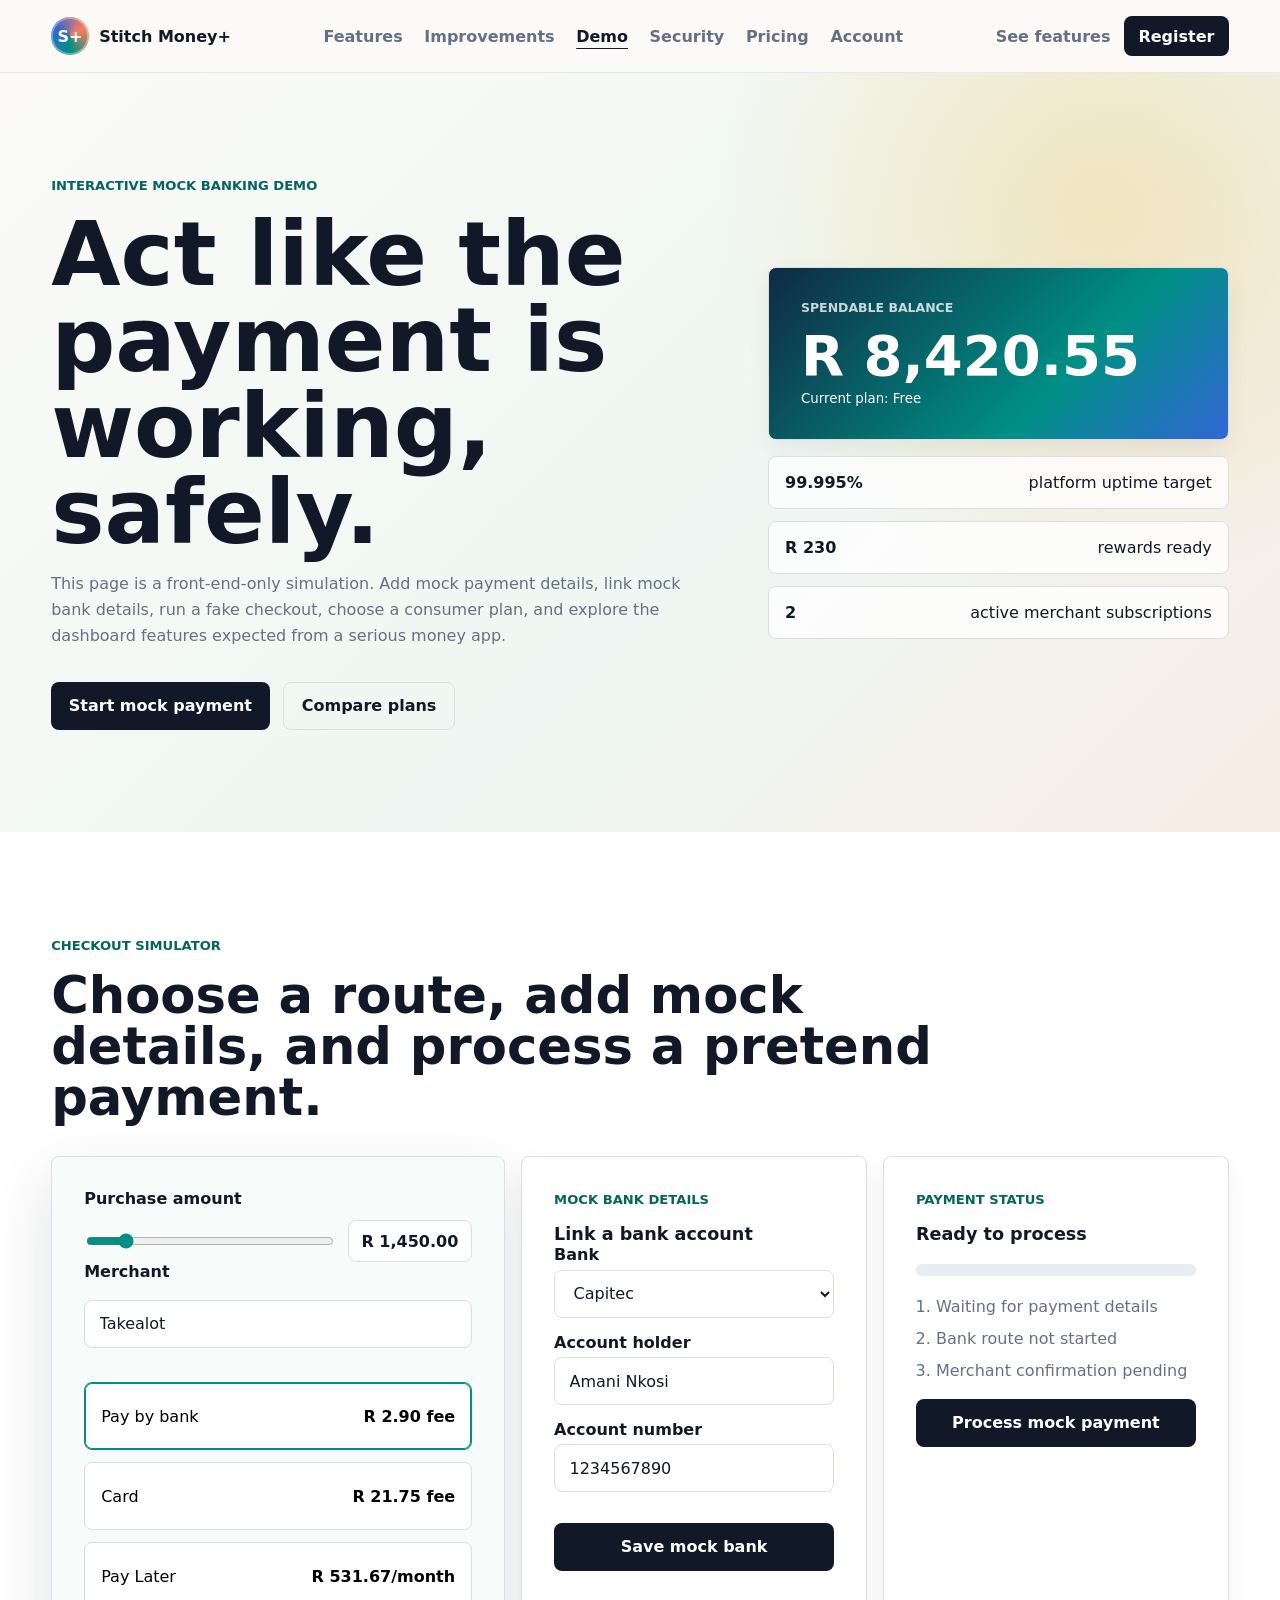
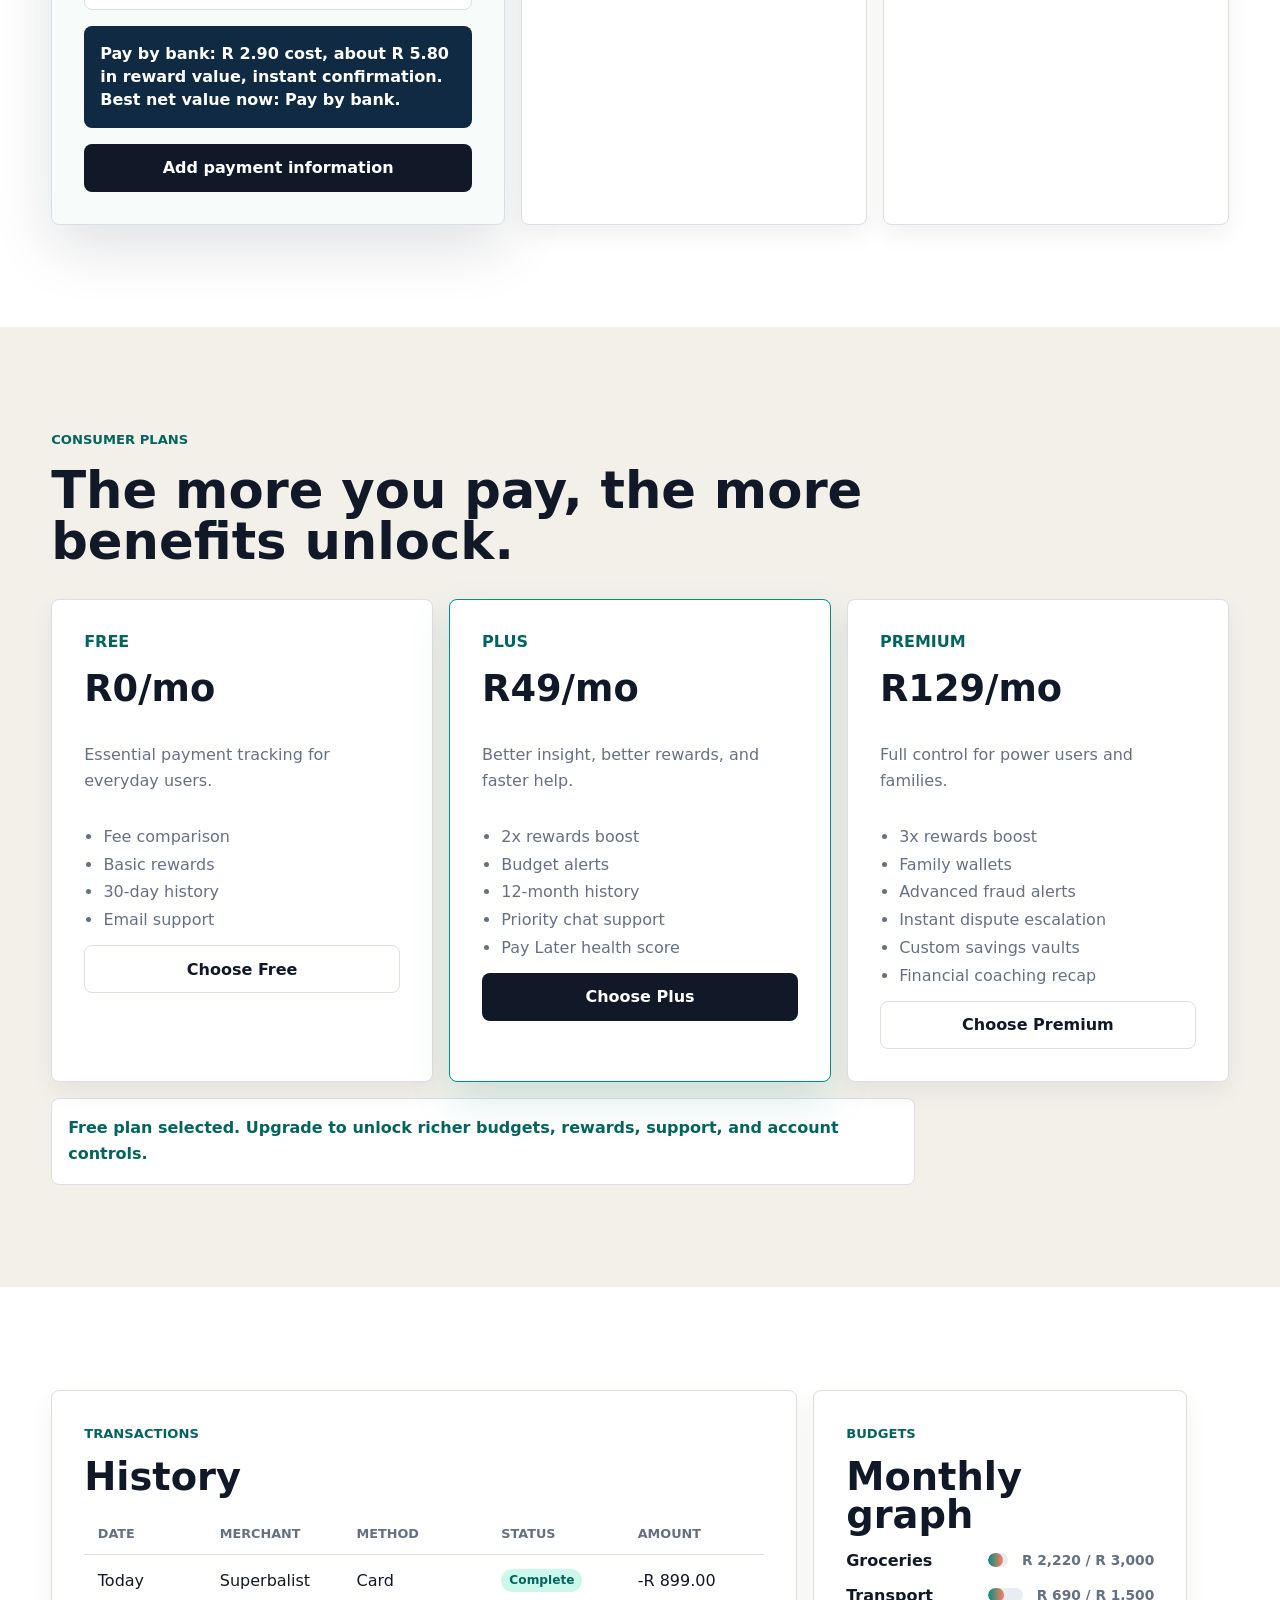
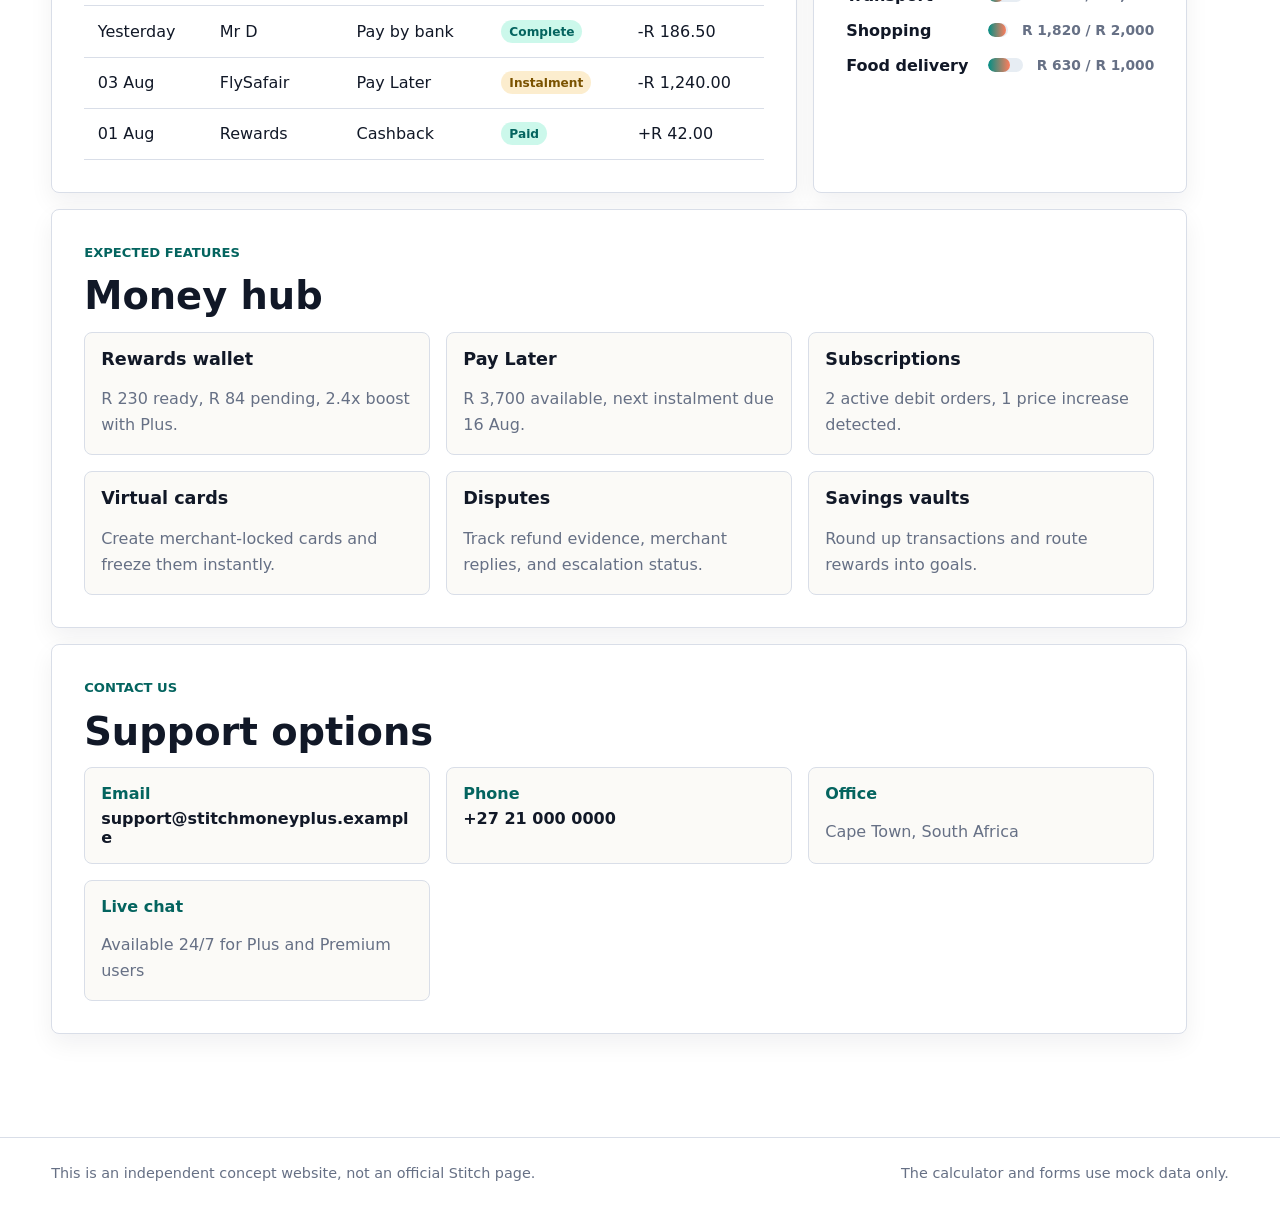
==== demo.html @ 2ed1d91e "Initial commit" ====
﻿<!DOCTYPE html>
<!-- This page holds the expanded mock product demo for Stitch Money+. -->
<html lang="en">
<head>
  <!-- The charset keeps currency and form text stable. -->
  <meta charset="UTF-8" />
  <!-- The viewport makes dashboard controls usable on mobile. -->
  <meta name="viewport" content="width=device-width, initial-scale=1.0" />
  <!-- The title names the demo page in the browser tab. -->
  <title>Demo | Stitch Money+</title>
  <!-- The shared stylesheet powers every layout and component on this page. -->
  <link rel="stylesheet" href="styles.css" />
</head>
<body>
  <!-- The skip link improves keyboard access. -->
  <a class="skip-link" href="#main">Skip to content</a>

  <!-- The shared header gives access to the other pages. -->
  <header class="site-header" data-header>
    <!-- The brand link returns users to the home page. -->
    <a class="brand" href="index.html" aria-label="Stitch Money Plus home"><span class="brand-mark" aria-hidden="true">S+</span><span>Stitch Money+</span></a>
    <!-- The mobile menu button opens and closes navigation on small screens. -->
    <button class="nav-toggle" type="button" aria-expanded="false" aria-controls="site-nav" data-nav-toggle><span></span><span></span><span></span><span class="sr-only">Open menu</span></button>
    <!-- The navigation uses real page links instead of one-page anchors. -->
    <nav class="site-nav" id="site-nav" data-nav><a href="features.html">Features</a><a href="improvements.html">Improvements</a><a href="demo.html">Demo</a><a href="security.html">Security</a><a href="pricing.html">Pricing</a><a href="login.html">Account</a></nav>
    <!-- The header actions provide fast paths to feature and signup pages. -->
    <div class="header-actions"><a class="text-link" href="features.html">See features</a><a class="button button-small" href="login.html#register">Register</a></div>
  </header>

  <!-- The main content contains the full mock dashboard. -->
  <main id="main">
    <!-- The demo hero introduces the working mock experience. -->
    <section class="demo-hero section-band">
      <!-- The hero copy explains what the demo can do. -->
      <div>
        <p class="eyebrow">Interactive mock banking demo</p>
        <h1>Act like the payment is working, safely.</h1>
        <p>This page is a front-end-only simulation. Add mock payment details, link mock bank details, run a fake checkout, choose a consumer plan, and explore the dashboard features expected from a serious money app.</p>
        <!-- The hero actions scroll to the most practical areas. -->
        <div class="hero-actions">
          <a class="button" href="#checkout">Start mock payment</a>
          <a class="button button-ghost" href="#plans">Compare plans</a>
        </div>
      </div>
      <!-- The status panel previews the account state. -->
      <aside class="account-summary" aria-label="Account summary">
        <!-- This card shows the mock balance and plan. -->
        <div class="summary-card primary-summary">
          <span class="card-label">Spendable balance</span>
          <strong data-demo-balance>R 8,420.55</strong>
          <small data-plan-label>Current plan: Free</small>
        </div>
        <!-- This list shows important product status signals. -->
        <div class="summary-list">
          <span><strong>99.995%</strong> platform uptime target</span>
          <span><strong>R 230</strong> rewards ready</span>
          <span><strong>2</strong> active merchant subscriptions</span>
        </div>
      </aside>
    </section>

    <!-- The checkout section combines the fee calculator and fake payment setup. -->
    <section class="workspace-shell section-band" id="checkout">
      <!-- This header introduces the payment workspace. -->
      <div class="workspace-heading">
        <p class="eyebrow">Checkout simulator</p>
        <h2>Choose a route, add mock details, and process a pretend payment.</h2>
      </div>

      <!-- The dashboard grid places the calculator next to setup forms. -->
      <div class="dashboard-grid">
        <!-- The calculator panel gives users a working fee comparison. -->
        <div class="calculator" aria-label="Payment method calculator">
          <!-- The amount control feeds JavaScript calculations. -->
          <label for="amountRange">Purchase amount</label>
          <div class="range-row"><input id="amountRange" type="range" min="100" max="10000" step="50" value="1450" data-amount-range /><output for="amountRange" data-amount-output>R 1,450</output></div>
          <!-- The merchant input makes the simulated payment feel more real. -->
          <label for="merchantName">Merchant</label>
          <input class="field" id="merchantName" type="text" value="Takealot" data-merchant-name />
          <!-- The method buttons update the chosen payment route. -->
          <div class="method-list" data-method-list>
            <button type="button" class="method active" data-method="bank"><span>Pay by bank</span><strong data-fee-bank>R 2.90 fee</strong></button>
            <button type="button" class="method" data-method="card"><span>Card</span><strong data-fee-card>R 21.75 fee</strong></button>
            <button type="button" class="method" data-method="later"><span>Pay Later</span><strong data-fee-later>R 48.33/month</strong></button>
          </div>
          <!-- The recommendation updates when amount or method changes. -->
          <div class="recommendation" data-recommendation>Pay by bank is recommended for this amount because it has the lowest visible fee.</div>
          <!-- This button opens the payment information modal. -->
          <button class="button full-width" type="button" data-open-payment>Add payment information</button>
        </div>

        <!-- The banking setup panel saves mock bank details locally on the page. -->
        <form class="setup-panel" data-bank-form>
          <p class="eyebrow">Mock bank details</p>
          <h3>Link a bank account</h3>
          <!-- This select mimics South African bank choice. -->
          <label for="bankName">Bank</label>
          <select class="field" id="bankName" name="bankName" required>
            <option>Capitec</option>
            <option>FNB</option>
            <option>Standard Bank</option>
            <option>Absa</option>
            <option>Nedbank</option>
            <option>TymeBank</option>
            <option>Investec</option>
          </select>
          <!-- This input collects a fake account holder name. -->
          <label for="accountHolder">Account holder</label>
          <input class="field" id="accountHolder" name="accountHolder" type="text" value="Amani Nkosi" required />
          <!-- This input collects a fake account number. -->
          <label for="accountNumber">Account number</label>
          <input class="field" id="accountNumber" name="accountNumber" type="text" value="1234567890" required />
          <!-- This button stores the fake bank account in the dashboard state. -->
          <button class="button full-width" type="submit">Save mock bank</button>
          <!-- This message confirms the fake bank link. -->
          <p class="form-message" data-bank-message aria-live="polite"></p>
        </form>

        <!-- The payment status panel shows fake processing progress. -->
        <section class="status-panel">
          <p class="eyebrow">Payment status</p>
          <h3 data-payment-status>Ready to process</h3>
          <!-- The progress bar animates when a fake payment is submitted. -->
          <div class="progress-track"><span data-progress-bar></span></div>
          <!-- The status list explains the simulated steps. -->
          <ol class="status-steps" data-status-steps>
            <li>Waiting for payment details</li>
            <li>Bank route not started</li>
            <li>Merchant confirmation pending</li>
          </ol>
          <!-- This button runs the fake payment flow. -->
          <button class="button full-width" type="button" data-process-payment>Process mock payment</button>
        </section>
      </div>
    </section>

    <!-- The plans section gives the consumer tiers requested by the user. -->
    <section class="plans section-band" id="plans">
      <!-- The section heading frames the tiered value ladder. -->
      <div class="section-heading">
        <p class="eyebrow">Consumer plans</p>
        <h2>The more you pay, the more benefits unlock.</h2>
      </div>
      <!-- Each plan card includes price, features, and a selection button. -->
      <div class="plan-grid">
        <article class="plan-card"><span class="plan-name">Free</span><strong>R0/mo</strong><p>Essential payment tracking for everyday users.</p><ul><li>Fee comparison</li><li>Basic rewards</li><li>30-day history</li><li>Email support</li></ul><button class="button button-ghost" type="button" data-plan-button data-plan="Free">Choose Free</button></article>
        <article class="plan-card featured-plan"><span class="plan-name">Plus</span><strong>R49/mo</strong><p>Better insight, better rewards, and faster help.</p><ul><li>2x rewards boost</li><li>Budget alerts</li><li>12-month history</li><li>Priority chat support</li><li>Pay Later health score</li></ul><button class="button" type="button" data-plan-button data-plan="Plus">Choose Plus</button></article>
        <article class="plan-card"><span class="plan-name">Premium</span><strong>R129/mo</strong><p>Full control for power users and families.</p><ul><li>3x rewards boost</li><li>Family wallets</li><li>Advanced fraud alerts</li><li>Instant dispute escalation</li><li>Custom savings vaults</li><li>Financial coaching recap</li></ul><button class="button button-ghost" type="button" data-plan-button data-plan="Premium">Choose Premium</button></article>
      </div>
      <!-- This message confirms the selected plan. -->
      <p class="plan-message" data-plan-message aria-live="polite">Free plan selected. Upgrade to unlock richer budgets, rewards, support, and account controls.</p>
    </section>

    <!-- The insights section collects expected money-app dashboard modules. -->
    <section class="insights-dashboard section-band">
      <!-- The transaction history shows generated and default mock payments. -->
      <section class="dashboard-panel">
        <div class="panel-heading"><p class="eyebrow">Transactions</p><h2>History</h2></div>
        <div class="table-wrap">
          <table class="transaction-table">
            <thead><tr><th>Date</th><th>Merchant</th><th>Method</th><th>Status</th><th>Amount</th></tr></thead>
            <tbody data-transaction-body>
              <tr><td>Today</td><td>Superbalist</td><td>Card</td><td><span class="status-pill complete">Complete</span></td><td>-R 899.00</td></tr>
              <tr><td>Yesterday</td><td>Mr D</td><td>Pay by bank</td><td><span class="status-pill complete">Complete</span></td><td>-R 186.50</td></tr>
              <tr><td>03 Aug</td><td>FlySafair</td><td>Pay Later</td><td><span class="status-pill pending">Instalment</span></td><td>-R 1,240.00</td></tr>
              <tr><td>01 Aug</td><td>Rewards</td><td>Cashback</td><td><span class="status-pill complete">Paid</span></td><td>+R 42.00</td></tr>
            </tbody>
          </table>
        </div>
      </section>

      <!-- The budget panel uses graph bars to visualize category usage. -->
      <section class="dashboard-panel">
        <div class="panel-heading"><p class="eyebrow">Budgets</p><h2>Monthly graph</h2></div>
        <div class="budget-bars">
          <div class="budget-row"><span>Groceries</span><div><i style="width: 74%"></i></div><strong>R 2,220 / R 3,000</strong></div>
          <div class="budget-row"><span>Transport</span><div><i style="width: 46%"></i></div><strong>R 690 / R 1,500</strong></div>
          <div class="budget-row"><span>Shopping</span><div><i style="width: 91%"></i></div><strong>R 1,820 / R 2,000</strong></div>
          <div class="budget-row"><span>Food delivery</span><div><i style="width: 63%"></i></div><strong>R 630 / R 1,000</strong></div>
        </div>
      </section>

      <!-- The product modules panel lists other expected app features. -->
      <section class="dashboard-panel module-panel">
        <div class="panel-heading"><p class="eyebrow">Expected features</p><h2>Money hub</h2></div>
        <div class="module-grid">
          <article><h3>Rewards wallet</h3><p>R 230 ready, R 84 pending, 2.4x boost with Plus.</p></article>
          <article><h3>Pay Later</h3><p>R 3,700 available, next instalment due 16 Aug.</p></article>
          <article><h3>Subscriptions</h3><p>2 active debit orders, 1 price increase detected.</p></article>
          <article><h3>Virtual cards</h3><p>Create merchant-locked cards and freeze them instantly.</p></article>
          <article><h3>Disputes</h3><p>Track refund evidence, merchant replies, and escalation status.</p></article>
          <article><h3>Savings vaults</h3><p>Round up transactions and route rewards into goals.</p></article>
        </div>
      </section>

      <!-- The contact panel gives clear support and company contact information. -->
      <section class="dashboard-panel contact-panel">
        <div class="panel-heading"><p class="eyebrow">Contact us</p><h2>Support options</h2></div>
        <div class="contact-grid">
          <article><span>Email</span><a href="mailto:support@stitchmoneyplus.example">support@stitchmoneyplus.example</a></article>
          <article><span>Phone</span><a href="tel:+27210000000">+27 21 000 0000</a></article>
          <article><span>Office</span><p>Cape Town, South Africa</p></article>
          <article><span>Live chat</span><p>Available 24/7 for Plus and Premium users</p></article>
        </div>
      </section>
    </section>

    <!-- The payment modal collects fake card details without sending anything. -->
    <dialog class="payment-modal" data-payment-modal>
      <!-- The modal form stores only temporary mock state in the current page. -->
      <form method="dialog" data-payment-form>
        <div class="modal-heading">
          <div><p class="eyebrow">Mock payment information</p><h2>Add details</h2></div>
          <button class="icon-button" type="button" data-close-payment aria-label="Close payment form">X</button>
        </div>
        <!-- This input collects the cardholder name. -->
        <label for="cardName">Name on card</label>
        <input class="field" id="cardName" name="cardName" type="text" value="Amani Nkosi" required />
        <!-- This input collects a fake card number. -->
        <label for="cardNumber">Card number</label>
        <input class="field" id="cardNumber" name="cardNumber" type="text" value="4242 4242 4242 4242" required />
        <!-- This row groups expiry and CVV inputs. -->
        <div class="split-fields">
          <div><label for="expiry">Expiry</label><input class="field" id="expiry" name="expiry" type="text" value="08/30" required /></div>
          <div><label for="cvv">CVV</label><input class="field" id="cvv" name="cvv" type="text" value="123" required /></div>
        </div>
        <!-- This select chooses the billing country. -->
        <label for="billingCountry">Billing country</label>
        <select class="field" id="billingCountry" name="billingCountry"><option>South Africa</option><option>Namibia</option><option>Botswana</option><option>Lesotho</option></select>
        <!-- This button saves the mock payment method. -->
        <button class="button full-width" type="submit">Save mock payment method</button>
        <!-- This copy clarifies that no real payment details are stored. -->
        <p class="fine-print">Demo only. Do not enter real banking or card information.</p>
      </form>
    </dialog>
  </main>

  <!-- The footer gives context. -->
  <footer class="site-footer"><p>This is an independent concept website, not an official Stitch page.</p><p>The calculator and forms use mock data only.</p></footer>
  <!-- The shared script powers the calculator, forms, fake payment flow, and plan selection. -->
  <script src="script.js"></script>
</body>
</html>
---- styles.css ----
/* These custom properties centralize the design system colors, spacing, and shadows. */
:root {
  --ink: #111827;
  --muted: #667085;
  --paper: #fbfaf7;
  --panel: #ffffff;
  --line: #d9dee8;
  --teal: #008f85;
  --teal-dark: #04645f;
  --mint: #8ff0d2;
  --coral: #ff7d5c;
  --blue: #3267d6;
  --gold: #f4bd4f;
  --shadow: 0 22px 60px rgba(17, 24, 39, 0.13);
  --radius: 8px;
}

/* The universal selector keeps layout sizing predictable across all elements. */
* {
  box-sizing: border-box;
}

/* Smooth scrolling makes anchor navigation feel intentional. */
html {
  scroll-behavior: smooth;
}

/* The body sets the base type, background, and text color for the whole page. */
body {
  margin: 0;
  font-family: Inter, ui-sans-serif, system-ui, -apple-system, BlinkMacSystemFont, "Segoe UI", sans-serif;
  color: var(--ink);
  background: var(--paper);
}

/* Links inherit the app color and remove default underlines until hover states. */
a {
  color: inherit;
  text-decoration: none;
}

/* Images and media are constrained so they never overflow their parent. */
img,
svg {
  max-width: 100%;
}

/* Buttons and inputs inherit the page font for consistent rendering. */
button,
input,
select {
  font: inherit;
}

/* The skip link is hidden until focused for keyboard accessibility. */
.skip-link {
  position: absolute;
  left: 1rem;
  top: -4rem;
  z-index: 20;
  padding: 0.75rem 1rem;
  background: var(--ink);
  color: white;
  border-radius: var(--radius);
}

/* The focused skip link moves into view. */
.skip-link:focus {
  top: 1rem;
}

/* The header is sticky so navigation and actions remain available while scrolling. */
.site-header {
  position: sticky;
  top: 0;
  z-index: 10;
  display: flex;
  align-items: center;
  justify-content: space-between;
  gap: 1rem;
  padding: 1rem clamp(1rem, 4vw, 4rem);
  border-bottom: 1px solid rgba(217, 222, 232, 0.65);
  background: rgba(251, 250, 247, 0.88);
  backdrop-filter: blur(18px);
}

/* The scrolled state adds visual separation when JavaScript detects page movement. */
.site-header.is-scrolled {
  box-shadow: 0 8px 24px rgba(17, 24, 39, 0.08);
}

/* The brand lockup aligns the mark and product name. */
.brand {
  display: inline-flex;
  align-items: center;
  gap: 0.65rem;
  font-weight: 800;
}

/* The brand mark creates a compact concept logo without external assets. */
.brand-mark {
  display: grid;
  place-items: center;
  width: 2.35rem;
  height: 2.35rem;
  border-radius: 50%;
  color: white;
  background: conic-gradient(from 180deg, var(--teal), var(--blue), var(--coral), var(--teal));
  box-shadow: inset 0 0 0 2px rgba(255, 255, 255, 0.35);
}

/* The navigation lays links horizontally on desktop. */
.site-nav {
  display: flex;
  align-items: center;
  gap: 1.35rem;
  color: var(--muted);
  font-weight: 700;
}

/* Navigation hover states help users see clickable targets. */
.site-nav a:hover,
.text-link:hover {
  color: var(--teal-dark);
}

/* The current navigation link is highlighted by JavaScript based on the page URL. */
.site-nav a[aria-current="page"] {
  color: var(--ink);
  text-decoration: underline;
  text-underline-offset: 0.35rem;
}

/* Header actions sit together as a small command group. */
.header-actions {
  display: flex;
  align-items: center;
  gap: 0.85rem;
}

/* Text links are quieter than filled buttons. */
.text-link {
  color: var(--muted);
  font-weight: 700;
}

/* Buttons use a strong fill for primary actions. */
.button {
  display: inline-flex;
  align-items: center;
  justify-content: center;
  min-height: 3rem;
  padding: 0.85rem 1.1rem;
  border: 0;
  border-radius: var(--radius);
  background: var(--ink);
  color: #ffffff;
  font-weight: 800;
  cursor: pointer;
  transition: transform 180ms ease, box-shadow 180ms ease, background 180ms ease;
}

/* Button hover states add feedback without moving layout. */
.button:hover {
  transform: translateY(-1px);
  box-shadow: 0 12px 24px rgba(17, 24, 39, 0.16);
}

/* Small buttons fit the header without overwhelming it. */
.button-small {
  min-height: 2.5rem;
  padding: 0.65rem 0.9rem;
}

/* Ghost buttons reverse the hierarchy for secondary actions. */
.button-ghost {
  background: transparent;
  color: var(--ink);
  border: 1px solid var(--line);
}

/* The mobile navigation button is hidden on wide screens. */
.nav-toggle {
  display: none;
  width: 2.75rem;
  height: 2.75rem;
  border: 1px solid var(--line);
  border-radius: var(--radius);
  background: var(--panel);
}

/* The hamburger lines are drawn with spans for accessible control markup. */
.nav-toggle span:not(.sr-only) {
  display: block;
  width: 1.1rem;
  height: 2px;
  margin: 4px auto;
  background: var(--ink);
}

/* Screen-reader-only text remains available to assistive technology. */
.sr-only {
  position: absolute;
  width: 1px;
  height: 1px;
  overflow: hidden;
  clip: rect(0, 0, 0, 0);
}

/* Section bands create consistent vertical rhythm and page width. */
.section-band {
  padding: clamp(4rem, 8vw, 7rem) clamp(1rem, 4vw, 4rem);
}

/* The hero uses a rich split layout with enough room for the app visual. */
.hero {
  display: grid;
  grid-template-columns: minmax(0, 1.05fr) minmax(320px, 0.95fr);
  align-items: center;
  gap: clamp(2rem, 6vw, 5rem);
  min-height: calc(100vh - 76px);
  background:
    radial-gradient(circle at 78% 18%, rgba(143, 240, 210, 0.7), transparent 28rem),
    linear-gradient(135deg, #fbfaf7 0%, #eef7f3 48%, #f8ece6 100%);
}

/* The hero copy is constrained to keep line lengths comfortable. */
.hero-copy {
  max-width: 46rem;
}

/* Eyebrow text labels sections without competing with headings. */
.eyebrow {
  margin: 0 0 0.85rem;
  color: var(--teal-dark);
  font-size: 0.82rem;
  font-weight: 900;
  letter-spacing: 0;
  text-transform: uppercase;
}

/* The main headline uses large type only in the true hero. */
h1 {
  margin: 0;
  font-size: clamp(4rem, 10vw, 8rem);
  line-height: 0.92;
  letter-spacing: 0;
}

/* Section headings are large but smaller than the hero. */
h2 {
  margin: 0;
  font-size: clamp(2rem, 4vw, 4rem);
  line-height: 1;
  letter-spacing: 0;
}

/* Third-level headings support compact cards and panels. */
h3 {
  margin: 0;
  font-size: 1.1rem;
  line-height: 1.2;
}

/* Paragraphs use muted color by default for softer reading. */
p {
  color: var(--muted);
  line-height: 1.65;
}

/* The hero lead is larger for a confident first impression. */
.hero-lede {
  max-width: 38rem;
  margin: 1.25rem 0 0;
  font-size: clamp(1.15rem, 2vw, 1.45rem);
}

/* Hero action buttons wrap cleanly on mobile. */
.hero-actions {
  display: flex;
  flex-wrap: wrap;
  gap: 0.85rem;
  margin-top: 2rem;
}

/* The proof strip displays compact metrics below the hero copy. */
.proof-strip {
  display: grid;
  grid-template-columns: repeat(3, minmax(0, 1fr));
  gap: 1rem;
  margin: 3rem 0 0;
}

/* Proof items use panels so each stat can scan independently. */
.proof-strip div {
  padding: 1rem;
  border: 1px solid rgba(217, 222, 232, 0.8);
  border-radius: var(--radius);
  background: rgba(255, 255, 255, 0.6);
}

/* Metric numbers are emphasized. */
.proof-strip dt {
  font-size: 1.55rem;
  font-weight: 900;
}

/* Metric captions stay compact and readable. */
.proof-strip dd {
  margin: 0.25rem 0 0;
  color: var(--muted);
  font-size: 0.88rem;
  line-height: 1.35;
}

/* The phone visual centers the app preview. */
.phone-visual {
  display: grid;
  place-items: center;
}

/* The phone shell is the page's main visual asset and simulates the improved app. */
.phone-shell {
  width: min(100%, 24rem);
  min-height: 42rem;
  padding: 1.1rem;
  border: 10px solid #1d2939;
  border-radius: 2.2rem;
  background:
    linear-gradient(180deg, rgba(255, 255, 255, 0.96), rgba(246, 250, 248, 0.96)),
    repeating-linear-gradient(135deg, rgba(0, 143, 133, 0.08) 0 8px, transparent 8px 18px);
  box-shadow: var(--shadow);
}

/* The phone top bar spaces status and privacy controls. */
.phone-top {
  display: flex;
  justify-content: space-between;
  align-items: center;
  color: var(--muted);
  font-weight: 800;
}

/* The privacy chip toggles sensitive balance visibility. */
.privacy-chip {
  border: 1px solid var(--line);
  border-radius: 999px;
  padding: 0.4rem 0.7rem;
  background: #ffffff;
  color: var(--teal-dark);
  cursor: pointer;
  font-weight: 800;
}

/* The balance card is the primary app content block. */
.balance-card {
  margin-top: 1.5rem;
  padding: 1.25rem;
  border-radius: 1.2rem;
  color: #ffffff;
  background: linear-gradient(135deg, #102a43, #008f85 65%, #ff7d5c);
}

/* The label class provides compact helper text inside app panels. */
.card-label {
  display: block;
  color: inherit;
  opacity: 0.78;
  font-size: 0.78rem;
  font-weight: 800;
  text-transform: uppercase;
}

/* The balance number is large enough for quick reading. */
.balance-card strong {
  display: block;
  margin-top: 0.5rem;
  font-size: 2.3rem;
}

/* The balance helper text explains what the number means. */
.balance-card small {
  display: block;
  margin-top: 0.4rem;
  opacity: 0.82;
}

/* The route card makes backend routing visible to users. */
.route-card {
  display: flex;
  align-items: center;
  justify-content: space-between;
  gap: 1rem;
  margin-top: 1rem;
  padding: 1rem;
  border: 1px solid var(--line);
  border-radius: var(--radius);
  background: #ffffff;
}

/* The route status uses color to signal a good recommendation. */
.route-status {
  padding: 0.35rem 0.55rem;
  border-radius: 999px;
  background: rgba(143, 240, 210, 0.45);
  color: var(--teal-dark);
  font-size: 0.78rem;
  font-weight: 900;
}

/* The insight list stacks account alerts in the phone preview. */
.insight-list {
  display: grid;
  gap: 0.75rem;
  margin-top: 1rem;
}

/* Each insight uses compact card styling. */
.insight-list article {
  display: flex;
  align-items: center;
  gap: 0.7rem;
  padding: 0.85rem;
  border: 1px solid var(--line);
  border-radius: var(--radius);
  background: #ffffff;
}

/* Insight text stays tight inside the phone. */
.insight-list p {
  margin: 0;
  color: var(--ink);
  font-size: 0.9rem;
  line-height: 1.35;
}

/* Dots create a small visual category marker. */
.dot {
  width: 0.72rem;
  height: 0.72rem;
  border-radius: 50%;
  flex: 0 0 auto;
}

/* The mint dot signals positive value. */
.mint {
  background: var(--mint);
}

/* The coral dot signals upcoming obligations. */
.coral {
  background: var(--coral);
}

/* The blue dot signals service updates. */
.blue {
  background: var(--blue);
}

/* The mini chart provides a visual spending trend. */
.mini-chart {
  display: flex;
  align-items: end;
  gap: 0.55rem;
  height: 8rem;
  margin-top: 1rem;
  padding: 1rem;
  border: 1px solid var(--line);
  border-radius: var(--radius);
  background: #ffffff;
}

/* Chart bars animate into view and use a varied palette. */
.mini-chart span {
  flex: 1;
  min-width: 0.8rem;
  border-radius: 999px 999px 0 0;
  background: linear-gradient(180deg, var(--blue), var(--teal));
  animation: grow 900ms ease both;
}

/* The grow animation makes the chart feel alive on load. */
@keyframes grow {
  from {
    transform: scaleY(0.1);
    transform-origin: bottom;
  }
  to {
    transform: scaleY(1);
    transform-origin: bottom;
  }
}

/* Section headings keep intro copy aligned across sections. */
.section-heading {
  max-width: 54rem;
  margin-bottom: 2rem;
}

/* The feature grid adapts to available width. */
.feature-grid {
  display: grid;
  grid-template-columns: repeat(4, minmax(0, 1fr));
  gap: 1rem;
}

/* Feature cards are repeated items, so card styling is appropriate here. */
.feature-card {
  min-height: 15rem;
  padding: 1.25rem;
  border: 1px solid var(--line);
  border-radius: var(--radius);
  background: var(--panel);
  box-shadow: 0 10px 24px rgba(17, 24, 39, 0.06);
}

/* Feature icons are simple symbolic badges. */
.feature-icon {
  display: grid;
  place-items: center;
  width: 2.5rem;
  height: 2.5rem;
  margin-bottom: 1.6rem;
  border-radius: var(--radius);
  background: #effaf7;
  color: var(--teal-dark);
  font-weight: 900;
}

/* Feature paragraphs are compact inside cards. */
.feature-card p {
  margin-bottom: 0;
}

/* Card links give home navigation cards a clear next step. */
.card-link {
  display: inline-flex;
  margin-top: 1.1rem;
  color: var(--teal-dark);
  font-weight: 900;
}

/* Page heroes introduce each separate destination page. */
.page-hero {
  min-height: 48vh;
  display: grid;
  align-content: center;
  background:
    radial-gradient(circle at 88% 8%, rgba(255, 125, 92, 0.28), transparent 24rem),
    linear-gradient(135deg, #fbfaf7 0%, #eef7f3 100%);
}

/* Page hero paragraphs stay readable under large headings. */
.page-hero p:not(.eyebrow) {
  max-width: 46rem;
  font-size: 1.15rem;
}

/* Page hero headings are large but more restrained than the home hero logo headline. */
.page-hero h1,
.demo-copy h1,
.security h1,
.pricing-card h1 {
  max-width: 56rem;
  font-size: clamp(2.6rem, 6vw, 5.6rem);
  line-height: 0.98;
  letter-spacing: 0;
}

/* The page grid creates a flexible layout for dedicated feature pages. */
.page-grid {
  display: grid;
  grid-template-columns: repeat(3, minmax(0, 1fr));
  gap: 1rem;
  background: #ffffff;
}

/* Detail cards are repeated content blocks for the feature page. */
.detail-card {
  min-height: 18rem;
  padding: 1.25rem;
  border: 1px solid var(--line);
  border-radius: var(--radius);
  background: var(--panel);
  box-shadow: 0 10px 24px rgba(17, 24, 39, 0.06);
}

/* Detail card headings are sized for card containers rather than hero scale. */
.detail-card h2 {
  font-size: 1.55rem;
  line-height: 1.15;
}

/* The demo section uses a two-column operational layout. */
.demo {
  display: grid;
  grid-template-columns: minmax(0, 0.85fr) minmax(320px, 1fr);
  gap: clamp(2rem, 6vw, 5rem);
  align-items: center;
  background: #ffffff;
}

/* Demo copy is constrained for readable lines. */
.demo-copy {
  max-width: 38rem;
}

/* The calculator looks like a product tool instead of a marketing card. */
.calculator {
  padding: clamp(1.25rem, 3vw, 2rem);
  border: 1px solid var(--line);
  border-radius: var(--radius);
  background: #f7fbf9;
  box-shadow: var(--shadow);
}

/* Calculator labels are bold and compact. */
.calculator label {
  display: block;
  margin-bottom: 0.8rem;
  font-weight: 900;
}

/* The range row aligns the slider and numeric output. */
.range-row {
  display: grid;
  grid-template-columns: 1fr auto;
  gap: 1rem;
  align-items: center;
}

/* The range input spans its cell. */
input[type="range"] {
  width: 100%;
  accent-color: var(--teal);
}

/* The output badge keeps the amount stable. */
output {
  min-width: 6.5rem;
  padding: 0.65rem 0.8rem;
  border: 1px solid var(--line);
  border-radius: var(--radius);
  background: #ffffff;
  text-align: right;
  font-weight: 900;
}

/* Method buttons stack as selectable comparison rows. */
.method-list {
  display: grid;
  gap: 0.75rem;
  margin-top: 1.25rem;
}

/* Each method button exposes the method and calculated fee. */
.method {
  display: flex;
  justify-content: space-between;
  align-items: center;
  gap: 1rem;
  width: 100%;
  min-height: 4.25rem;
  padding: 1rem;
  border: 1px solid var(--line);
  border-radius: var(--radius);
  background: #ffffff;
  cursor: pointer;
  text-align: left;
}

/* The active method receives a strong outline. */
.method.active {
  border-color: var(--teal);
  box-shadow: inset 0 0 0 1px var(--teal);
}

/* Fee text is emphasized on each method row. */
.method strong {
  white-space: nowrap;
}

/* The recommendation panel summarizes the best choice. */
.recommendation {
  margin-top: 1rem;
  padding: 1rem;
  border-radius: var(--radius);
  background: #102a43;
  color: #ffffff;
  font-weight: 800;
  line-height: 1.45;
}

/* The full-width utility makes action buttons fill dashboard panels. */
.full-width {
  width: 100%;
  margin-top: 1rem;
}

/* The expanded demo hero uses a dashboard-like two-column opening. */
.demo-hero {
  display: grid;
  grid-template-columns: minmax(0, 1fr) minmax(320px, 0.72fr);
  gap: clamp(2rem, 6vw, 5rem);
  align-items: center;
  min-height: 58vh;
  background:
    radial-gradient(circle at 86% 18%, rgba(244, 189, 79, 0.32), transparent 24rem),
    linear-gradient(135deg, #fbfaf7 0%, #eef7f3 58%, #f8ece6 100%);
}

/* The expanded demo hero uses page-scale typography. */
.demo-hero h1 {
  max-width: 58rem;
  font-size: clamp(2.8rem, 7vw, 6.2rem);
  line-height: 0.96;
}

/* The account summary stacks key mock account facts. */
.account-summary {
  display: grid;
  gap: 1rem;
}

/* Summary cards present dashboard-level metrics. */
.summary-card,
.setup-panel,
.status-panel,
.dashboard-panel {
  padding: clamp(1.25rem, 3vw, 2rem);
  border: 1px solid var(--line);
  border-radius: var(--radius);
  background: #ffffff;
  box-shadow: 0 10px 24px rgba(17, 24, 39, 0.06);
}

/* The primary summary card uses a stronger visual treatment. */
.primary-summary {
  color: #ffffff;
  background: linear-gradient(135deg, #102a43, #008f85 64%, #3267d6);
}

/* The summary balance is large for fast scanning. */
.primary-summary strong {
  display: block;
  margin-top: 0.5rem;
  font-size: clamp(2rem, 5vw, 3.5rem);
}

/* The summary list groups account status facts. */
.summary-list {
  display: grid;
  gap: 0.75rem;
}

/* Summary list rows look like compact account cards. */
.summary-list span {
  display: flex;
  justify-content: space-between;
  gap: 1rem;
  padding: 1rem;
  border: 1px solid var(--line);
  border-radius: var(--radius);
  background: rgba(255, 255, 255, 0.78);
}

/* The workspace shell uses a quiet operational background. */
.workspace-shell {
  background: #ffffff;
}

/* The workspace heading keeps the dashboard intro readable. */
.workspace-heading {
  max-width: 58rem;
  margin-bottom: 2rem;
}

/* The dashboard grid fits calculator, bank setup, and payment status panels. */
.dashboard-grid {
  display: grid;
  grid-template-columns: minmax(300px, 1.05fr) minmax(280px, 0.8fr) minmax(280px, 0.8fr);
  gap: 1rem;
  align-items: stretch;
}

/* Generic fields give inputs and selects a consistent app style. */
.field {
  width: 100%;
  min-height: 3rem;
  margin: 0.35rem 0 0.9rem;
  padding: 0.8rem 0.9rem;
  border: 1px solid var(--line);
  border-radius: var(--radius);
  background: #ffffff;
  color: var(--ink);
}

/* Field focus states make form navigation visible. */
.field:focus {
  outline: 3px solid rgba(0, 143, 133, 0.18);
  border-color: var(--teal);
}

/* Setup and status panels keep labels bold. */
.setup-panel label,
.payment-modal label {
  display: block;
  font-weight: 900;
}

/* The progress track contains the fake payment progress bar. */
.progress-track {
  height: 0.75rem;
  margin: 1.2rem 0;
  overflow: hidden;
  border-radius: 999px;
  background: #e7edf3;
}

/* The progress bar animates as the mock payment runs. */
.progress-track span {
  display: block;
  width: 0%;
  height: 100%;
  border-radius: inherit;
  background: linear-gradient(90deg, var(--teal), var(--gold), var(--coral));
  transition: width 420ms ease;
}

/* The ordered status steps explain the fake processing flow. */
.status-steps {
  display: grid;
  gap: 0.55rem;
  margin: 0;
  padding-left: 1.25rem;
  color: var(--muted);
  line-height: 1.45;
}

/* The plans section uses a warm but restrained background. */
.plans {
  background: #f3f0ea;
}

/* The plan grid presents three consumer tiers. */
.plan-grid {
  display: grid;
  grid-template-columns: repeat(3, minmax(0, 1fr));
  gap: 1rem;
}

/* Plan cards are repeated items with pricing and benefits. */
.plan-card {
  display: grid;
  gap: 1rem;
  align-content: start;
  padding: clamp(1.25rem, 3vw, 2rem);
  border: 1px solid var(--line);
  border-radius: var(--radius);
  background: #ffffff;
  box-shadow: 0 10px 24px rgba(17, 24, 39, 0.06);
}

/* The featured plan gets a stronger border. */
.featured-plan {
  border-color: var(--teal);
  box-shadow: 0 18px 40px rgba(0, 143, 133, 0.16);
}

/* Plan names act as compact tier labels. */
.plan-name {
  color: var(--teal-dark);
  font-weight: 900;
  text-transform: uppercase;
}

/* Plan prices are the strongest text inside plan cards. */
.plan-card strong {
  font-size: 2.3rem;
}

/* Plan benefit lists stay compact. */
.plan-card ul {
  display: grid;
  gap: 0.55rem;
  margin: 0;
  padding-left: 1.2rem;
  color: var(--muted);
}

/* The selected plan button shows the current choice. */
.selected-plan {
  outline: 3px solid rgba(0, 143, 133, 0.25);
}

/* The plan message confirms the selected tier. */
.plan-message {
  max-width: 54rem;
  margin: 1rem 0 0;
  padding: 1rem;
  border: 1px solid var(--line);
  border-radius: var(--radius);
  background: #ffffff;
  color: var(--teal-dark);
  font-weight: 900;
}

/* The insights dashboard stacks larger app modules. */
.insights-dashboard {
  display: grid;
  grid-template-columns: 1.1fr 0.9fr;
  gap: 1rem;
  background: #ffffff;
}

/* Dashboard panel headings keep title and section label together. */
.panel-heading {
  margin-bottom: 1rem;
}

/* Panel headings use compact h2 sizing inside dashboards. */
.panel-heading h2 {
  font-size: clamp(1.6rem, 3vw, 2.6rem);
}

/* The table wrapper allows horizontal scrolling on smaller screens. */
.table-wrap {
  overflow-x: auto;
}

/* The transaction table uses dense, scan-friendly spacing. */
.transaction-table {
  width: 100%;
  min-width: 680px;
  border-collapse: collapse;
}

/* Transaction cells align data in a clean grid. */
.transaction-table th,
.transaction-table td {
  padding: 0.85rem;
  border-bottom: 1px solid var(--line);
  text-align: left;
  white-space: nowrap;
}

/* Transaction headers are visually lighter than content. */
.transaction-table th {
  color: var(--muted);
  font-size: 0.8rem;
  text-transform: uppercase;
}

/* Status pills label transaction state. */
.status-pill {
  display: inline-flex;
  padding: 0.28rem 0.5rem;
  border-radius: 999px;
  font-size: 0.76rem;
  font-weight: 900;
}

/* Complete statuses use the mint tone. */
.status-pill.complete {
  background: rgba(143, 240, 210, 0.45);
  color: var(--teal-dark);
}

/* Pending statuses use the gold tone. */
.status-pill.pending {
  background: rgba(244, 189, 79, 0.28);
  color: #7a5200;
}

/* Budget rows create labeled horizontal graphs. */
.budget-bars {
  display: grid;
  gap: 1rem;
}

/* Each budget row holds label, bar, and values. */
.budget-row {
  display: grid;
  grid-template-columns: 8rem 1fr auto;
  gap: 0.85rem;
  align-items: center;
}

/* Budget category labels are bold. */
.budget-row span {
  font-weight: 900;
}

/* Budget bar tracks provide the graph background. */
.budget-row div {
  height: 0.85rem;
  overflow: hidden;
  border-radius: 999px;
  background: #e7edf3;
}

/* Budget bar fills show percentage spent. */
.budget-row i {
  display: block;
  height: 100%;
  border-radius: inherit;
  background: linear-gradient(90deg, var(--teal), var(--coral));
}

/* Budget values are compact and right aligned. */
.budget-row strong {
  color: var(--muted);
  font-size: 0.86rem;
  white-space: nowrap;
}

/* The module panel spans both columns for a fuller feature inventory. */
.module-panel,
.contact-panel {
  grid-column: 1 / -1;
}

/* The module grid creates compact expected-feature cards. */
.module-grid,
.contact-grid {
  display: grid;
  grid-template-columns: repeat(3, minmax(0, 1fr));
  gap: 1rem;
}

/* Module cards and contact cards are small information panels. */
.module-grid article,
.contact-grid article {
  padding: 1rem;
  border: 1px solid var(--line);
  border-radius: var(--radius);
  background: #fbfaf7;
}

/* Module card paragraphs stay tight. */
.module-grid p,
.contact-grid p {
  margin-bottom: 0;
}

/* Contact labels describe each communication channel. */
.contact-grid span {
  display: block;
  margin-bottom: 0.35rem;
  color: var(--teal-dark);
  font-weight: 900;
}

/* Contact links are prominent and accessible. */
.contact-grid a {
  color: var(--ink);
  font-weight: 900;
  overflow-wrap: anywhere;
}

/* The native dialog is styled as a centered modal. */
.payment-modal {
  width: min(92vw, 36rem);
  border: 0;
  border-radius: var(--radius);
  padding: 0;
  box-shadow: var(--shadow);
}

/* The dialog backdrop dims the page behind the modal. */
.payment-modal::backdrop {
  background: rgba(17, 24, 39, 0.55);
}

/* The modal form adds internal spacing. */
.payment-modal form {
  padding: clamp(1.25rem, 3vw, 2rem);
}

/* The modal heading aligns title and close button. */
.modal-heading {
  display: flex;
  justify-content: space-between;
  gap: 1rem;
  margin-bottom: 1rem;
}

/* The close button is a compact icon-style control. */
.icon-button {
  width: 2.5rem;
  height: 2.5rem;
  border: 1px solid var(--line);
  border-radius: var(--radius);
  background: #ffffff;
  cursor: pointer;
  font-weight: 900;
}

/* Split fields place expiry and CVV side by side. */
.split-fields {
  display: grid;
  grid-template-columns: 1fr 1fr;
  gap: 0.75rem;
}

/* Fine print clarifies demo safety. */
.fine-print {
  margin-bottom: 0;
  font-size: 0.86rem;
}

/* The improvements section uses a soft background to separate it. */
.improvements {
  background: #f3f0ea;
}

/* The comparison grid behaves like a responsive table. */
.comparison {
  border: 1px solid var(--line);
  border-radius: var(--radius);
  overflow: hidden;
  background: #ffffff;
}

/* Rows use equal columns on desktop. */
.comparison-row {
  display: grid;
  grid-template-columns: 0.8fr 1.2fr 1.2fr;
  gap: 1rem;
  padding: 1rem;
  border-top: 1px solid var(--line);
}

/* The header row has stronger contrast. */
.comparison-head {
  border-top: 0;
  background: var(--ink);
  color: #ffffff;
  font-weight: 900;
}

/* Row text is kept readable and not too small. */
.comparison-row span {
  line-height: 1.45;
}

/* The security section pairs copy with a clear list. */
.security {
  display: grid;
  grid-template-columns: minmax(0, 0.9fr) minmax(320px, 1fr);
  gap: clamp(2rem, 6vw, 5rem);
  align-items: start;
  background: #ffffff;
}

/* The security list removes default list styling for a cleaner checklist. */
.security-list {
  display: grid;
  gap: 0.75rem;
  margin: 0;
  padding: 0;
  list-style: none;
}

/* Each security item gets a visible checkmark and panel surface. */
.security-list li {
  position: relative;
  padding: 1rem 1rem 1rem 2.75rem;
  border: 1px solid var(--line);
  border-radius: var(--radius);
  background: #fbfaf7;
  font-weight: 700;
}

/* The checkmark is decorative, so it is generated in CSS. */
.security-list li::before {
  content: "OK";
  position: absolute;
  left: 1rem;
  color: var(--teal-dark);
  font-weight: 900;
}

/* Pricing uses two blocks with a strong offer and included benefits. */
.pricing {
  display: grid;
  grid-template-columns: minmax(0, 1fr) minmax(280px, 0.7fr);
  gap: 1rem;
  align-items: stretch;
}

/* The pricing card highlights the zero monthly fee concept. */
.pricing-card,
.included {
  padding: clamp(1.25rem, 3vw, 2rem);
  border: 1px solid var(--line);
  border-radius: var(--radius);
  background: #ffffff;
}

/* The included list keeps bundled features scannable. */
.included ul {
  display: grid;
  gap: 0.75rem;
  margin: 1rem 0 0;
  padding-left: 1.2rem;
  color: var(--muted);
}

/* The pricing hero introduces the tiered pricing page. */
.pricing-hero {
  display: grid;
  grid-template-columns: minmax(0, 1fr) minmax(300px, 0.55fr);
  gap: clamp(2rem, 6vw, 5rem);
  align-items: center;
  min-height: 52vh;
  background:
    radial-gradient(circle at 84% 12%, rgba(50, 103, 214, 0.22), transparent 24rem),
    linear-gradient(135deg, #fbfaf7 0%, #eef7f3 58%, #f8ece6 100%);
}

/* The pricing hero heading uses page-scale typography. */
.pricing-hero h1 {
  max-width: 60rem;
  font-size: clamp(2.7rem, 6vw, 5.7rem);
  line-height: 0.98;
}

/* The pricing note highlights the simple pricing promise. */
.pricing-note {
  padding: clamp(1.25rem, 3vw, 2rem);
  border: 1px solid var(--line);
  border-radius: var(--radius);
  background: #ffffff;
  box-shadow: var(--shadow);
}

/* The pricing note headline is stronger than body copy. */
.pricing-note strong {
  display: block;
  margin-top: 0.5rem;
  font-size: clamp(1.5rem, 3vw, 2.3rem);
  line-height: 1.05;
}

/* Pricing detail cards sit in a three-column row. */
.pricing-details {
  display: grid;
  grid-template-columns: repeat(3, minmax(0, 1fr));
  gap: 1rem;
  background: #ffffff;
}

/* The pricing comparison table needs four equal columns. */
.pricing-comparison .comparison-row {
  grid-template-columns: 1.1fr repeat(3, minmax(0, 1fr));
}

/* The add-ons section separates optional extras from core plans. */
.addons {
  background: #ffffff;
}

/* The waitlist section centers the form. */
.waitlist {
  display: grid;
  place-items: center;
  background: linear-gradient(135deg, #102a43, #04645f);
}

/* The signup form sits as one conversion card. */
.signup-form {
  width: min(100%, 42rem);
  padding: clamp(1.25rem, 4vw, 2.5rem);
  border-radius: var(--radius);
  background: #ffffff;
}

/* The email label is bold and accessible. */
.signup-form label {
  display: block;
  margin: 1.2rem 0 0.55rem;
  font-weight: 900;
}

/* The email row pairs input and submit action. */
.email-row {
  display: grid;
  grid-template-columns: 1fr auto;
  gap: 0.75rem;
}

/* The email input has enough height for touch use. */
.email-row input {
  min-height: 3rem;
  width: 100%;
  padding: 0.85rem 1rem;
  border: 1px solid var(--line);
  border-radius: var(--radius);
}

/* The form message area reserves space for confirmation text. */
.form-message {
  min-height: 1.5rem;
  margin-bottom: 0;
  color: var(--teal-dark);
  font-weight: 800;
}

/* The footer contains the disclaimer and public-source context. */
.site-footer {
  display: flex;
  flex-wrap: wrap;
  justify-content: space-between;
  gap: 1rem;
  padding: 1.5rem clamp(1rem, 4vw, 4rem);
  border-top: 1px solid var(--line);
  background: #ffffff;
}

/* Footer paragraphs are compact. */
.site-footer p {
  margin: 0;
  font-size: 0.9rem;
}

/* Tablet layouts reduce dense four-column content. */
@media (max-width: 980px) {
  /* The hero stacks so the phone preview gets enough width. */
  .hero,
  .demo-hero,
  .pricing-hero,
  .demo,
  .security,
  .pricing {
    grid-template-columns: 1fr;
  }

  /* The dashboard grid stacks from three columns to one on tablets. */
  .dashboard-grid,
  .insights-dashboard,
  .pricing-details {
    grid-template-columns: 1fr;
  }

  /* Plan cards become easier to scan on medium screens. */
  .plan-grid,
  .module-grid,
  .contact-grid {
    grid-template-columns: repeat(2, minmax(0, 1fr));
  }

  /* The feature grid becomes two columns for medium screens. */
  .feature-grid,
  .page-grid {
    grid-template-columns: repeat(2, minmax(0, 1fr));
  }
}

/* Mobile layout rules keep controls tappable and text uncramped. */
@media (max-width: 720px) {
  /* The mobile menu button appears on small screens. */
  .nav-toggle {
    display: block;
  }

  /* The header actions hide to reduce crowding. */
  .header-actions {
    display: none;
  }

  /* The navigation becomes a dropdown panel. */
  .site-nav {
    position: absolute;
    left: 1rem;
    right: 1rem;
    top: calc(100% + 0.5rem);
    display: none;
    flex-direction: column;
    align-items: stretch;
    padding: 1rem;
    border: 1px solid var(--line);
    border-radius: var(--radius);
    background: #ffffff;
    box-shadow: var(--shadow);
  }

  /* JavaScript applies this class when the menu is open. */
  .site-nav.is-open {
    display: flex;
  }

  /* Mobile navigation links get larger tap targets. */
  .site-nav a {
    padding: 0.75rem;
  }

  /* The proof strip stacks because three columns are too tight. */
  .proof-strip {
    grid-template-columns: 1fr;
  }

  /* Feature cards stack in one column on phones. */
  .feature-grid,
  .page-grid {
    grid-template-columns: 1fr;
  }

  /* Comparison rows become labeled blocks. */
  .comparison-row {
    grid-template-columns: 1fr;
  }

  /* The pricing comparison also stacks on phones. */
  .pricing-comparison .comparison-row {
    grid-template-columns: 1fr;
  }

  /* The comparison header is hidden because mobile rows are self-explanatory. */
  .comparison-head {
    display: none;
  }

  /* Calculator methods stack their fee text for narrow screens. */
  .method {
    align-items: flex-start;
    flex-direction: column;
  }

  /* The email form stacks input and button. */
  .email-row {
    grid-template-columns: 1fr;
  }

  /* Plan and module cards stack on phones. */
  .plan-grid,
  .module-grid,
  .contact-grid {
    grid-template-columns: 1fr;
  }

  /* Budget graphs stack labels, bars, and values for narrow screens. */
  .budget-row {
    grid-template-columns: 1fr;
  }

  /* Split modal fields stack so form text never compresses. */
  .split-fields {
    grid-template-columns: 1fr;
  }

  /* Summary list rows stack when space is tight. */
  .summary-list span {
    flex-direction: column;
  }
}
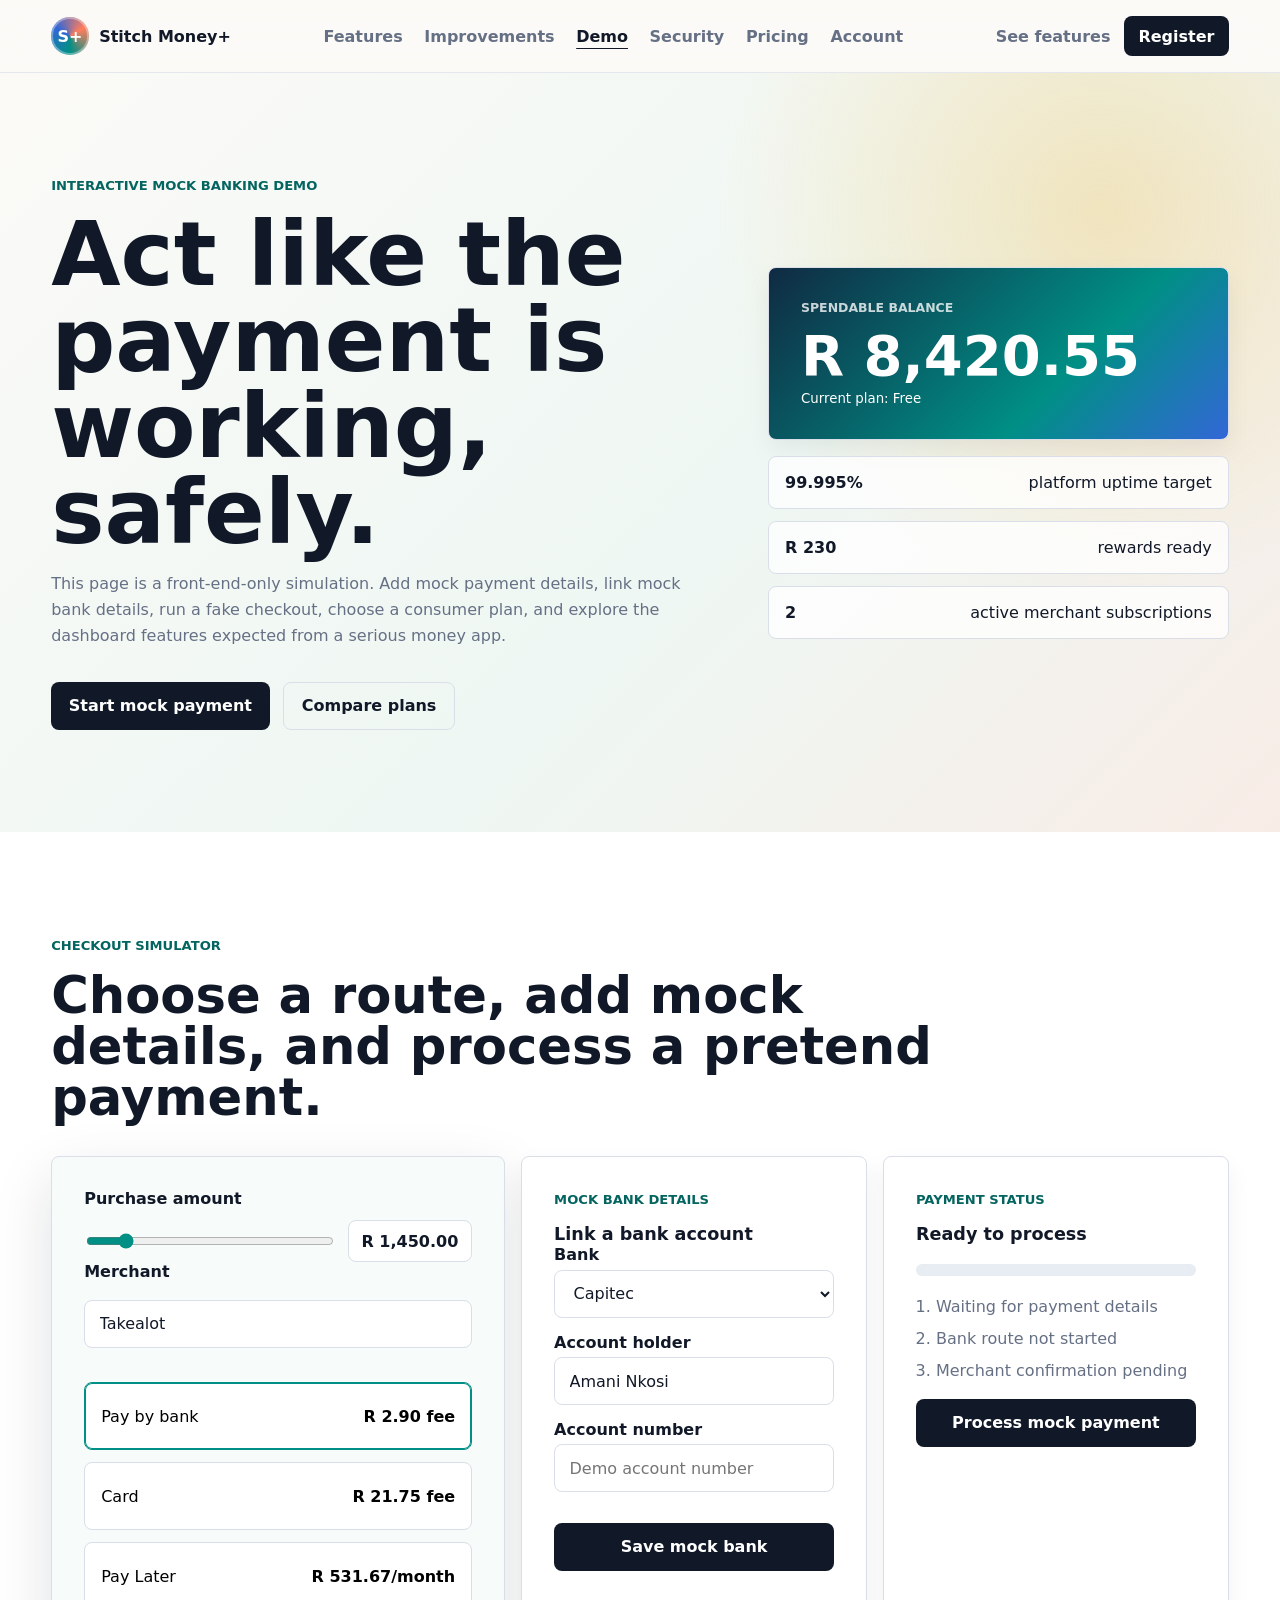
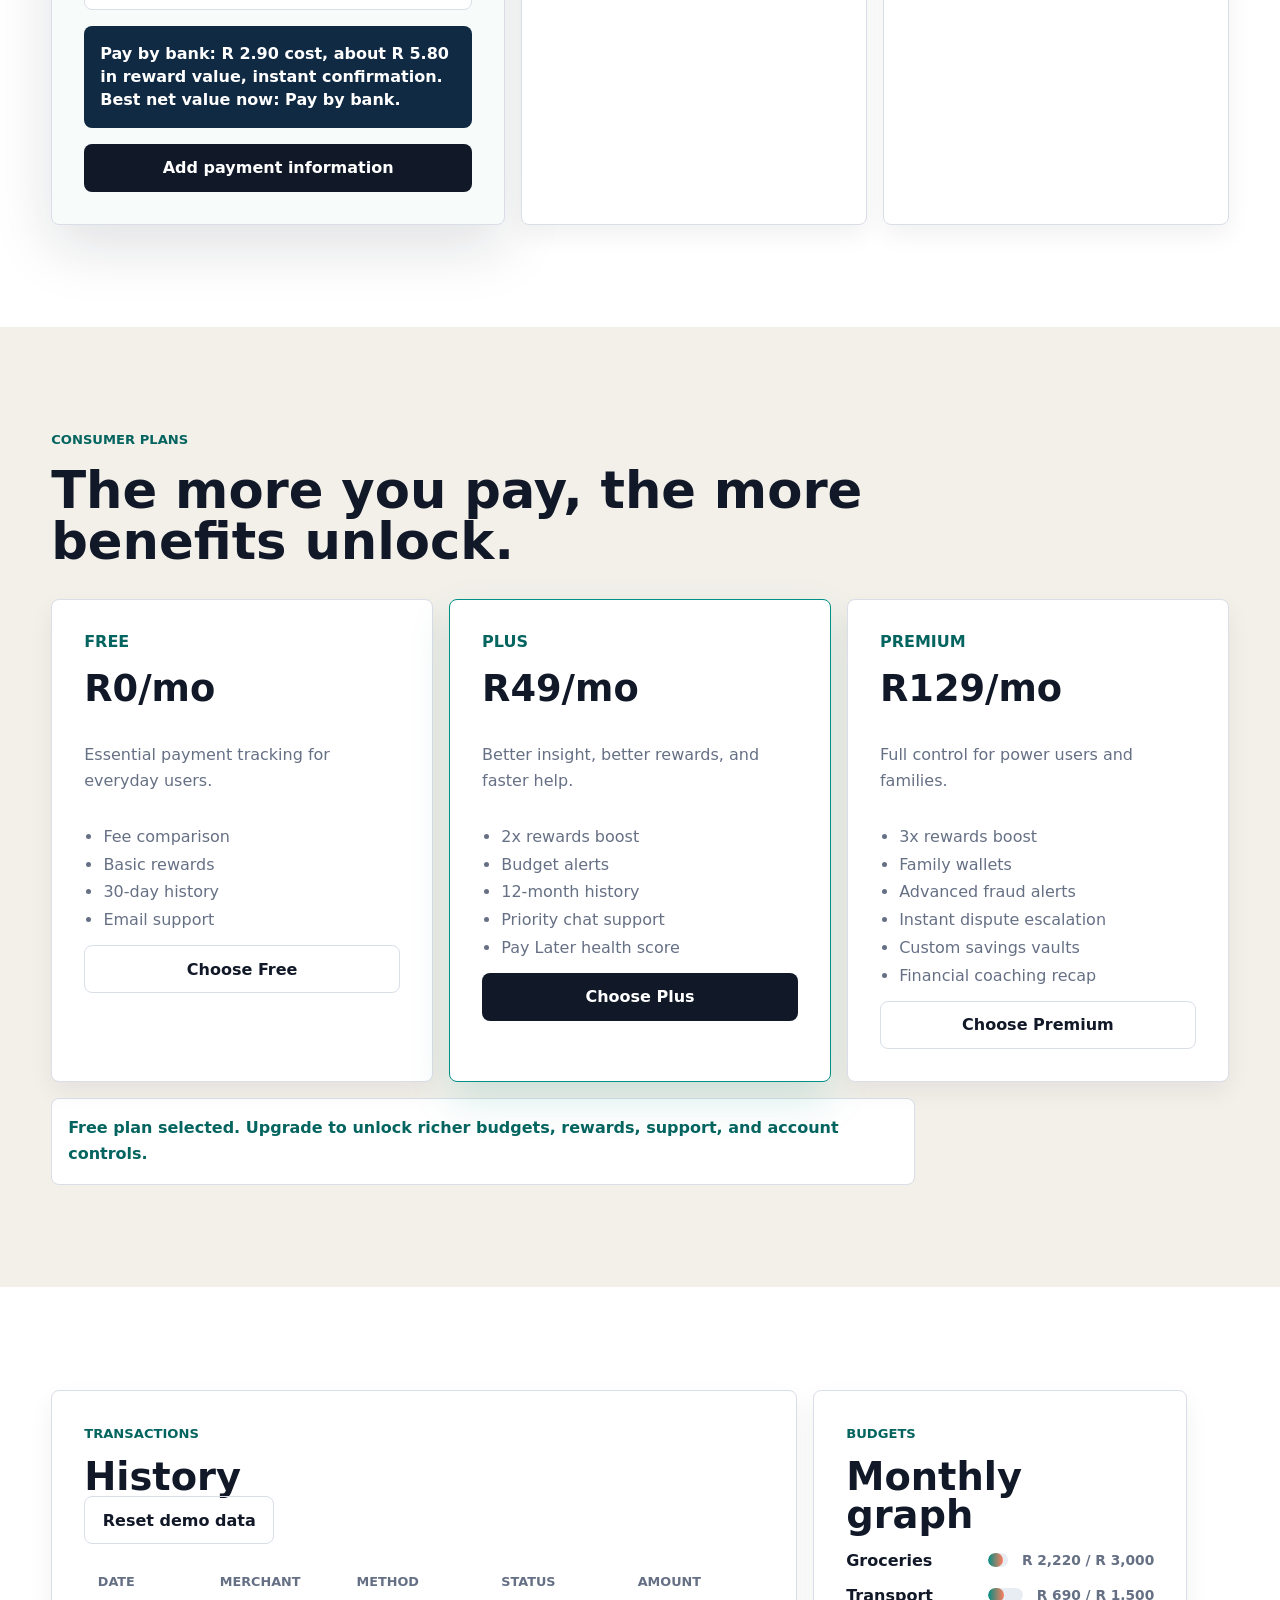
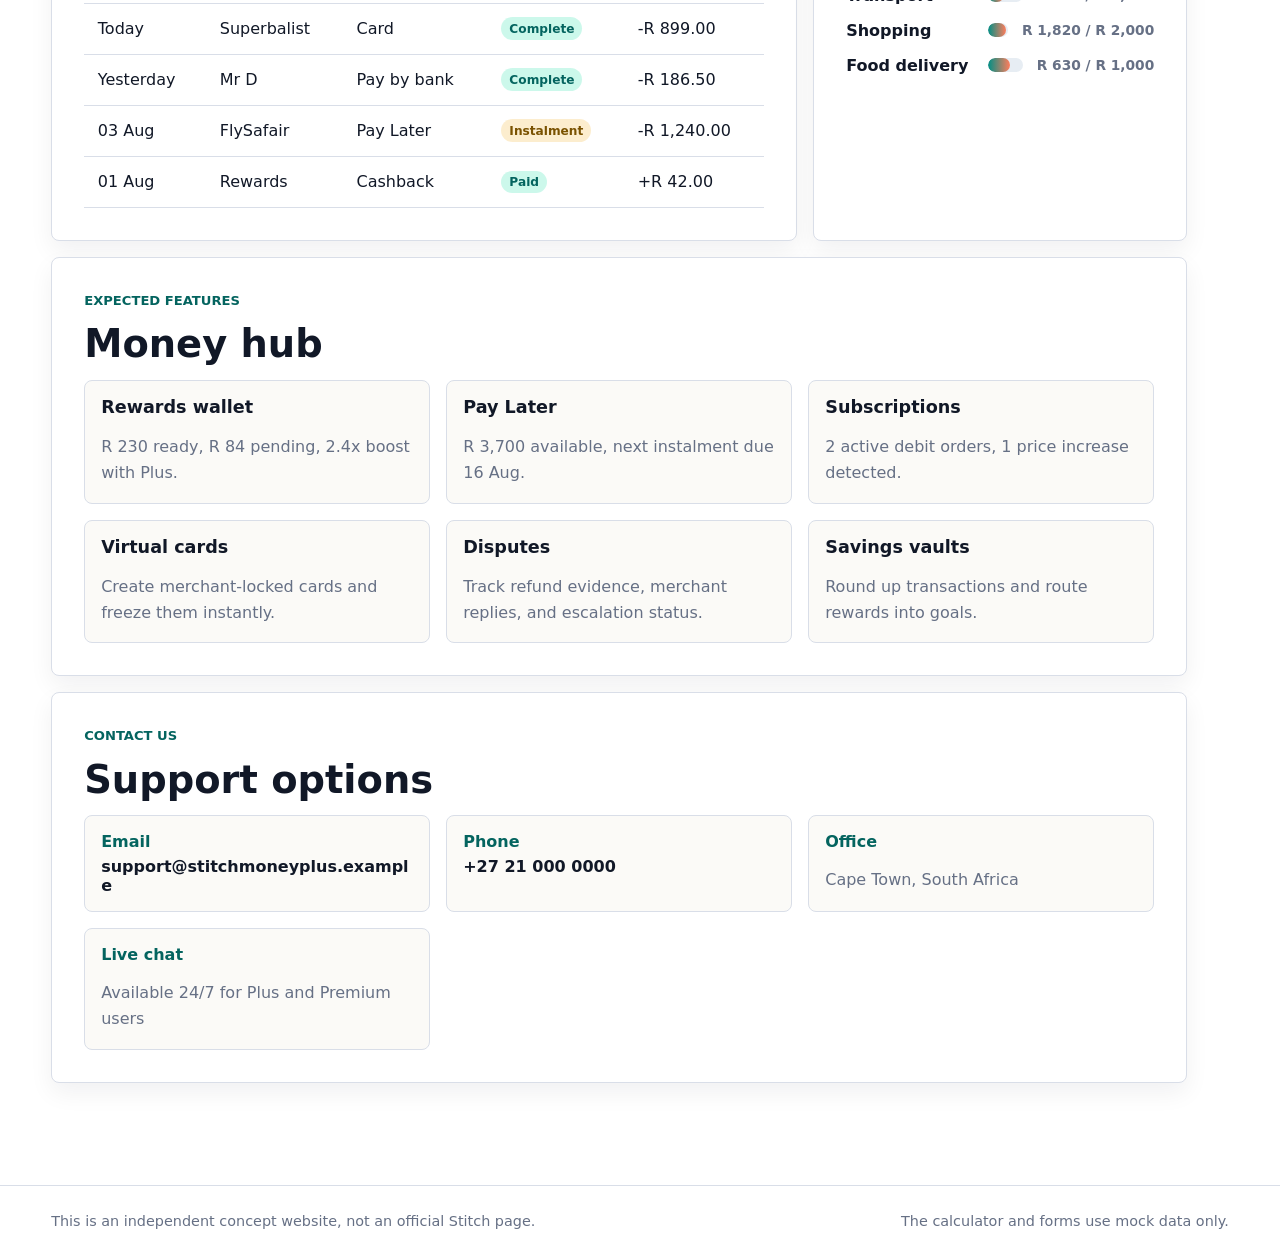
==== commit a30e0bd1: "Persist demo state and improve demo forms Co-authored-by: Copilot <223556219+Copilot@users.noreply.g" ====
--- a/demo.html
+++ b/demo.html
@@ -109,7 +109,7 @@
           <input class="field" id="accountHolder" name="accountHolder" type="text" value="Amani Nkosi" required />
           <!-- This input collects a fake account number. -->
           <label for="accountNumber">Account number</label>
-          <input class="field" id="accountNumber" name="accountNumber" type="text" value="1234567890" required />
+          <input class="field" id="accountNumber" name="accountNumber" type="text" inputmode="numeric" autocomplete="off" placeholder="Demo account number" required />
           <!-- This button stores the fake bank account in the dashboard state. -->
           <button class="button full-width" type="submit">Save mock bank</button>
           <!-- This message confirms the fake bank link. -->
@@ -154,8 +154,8 @@
     <!-- The insights section collects expected money-app dashboard modules. -->
     <section class="insights-dashboard section-band">
       <!-- The transaction history shows generated and default mock payments. -->
-      <section class="dashboard-panel">
-        <div class="panel-heading"><p class="eyebrow">Transactions</p><h2>History</h2></div>
+        <section class="dashboard-panel">
+        <div class="panel-heading"><p class="eyebrow">Transactions</p><h2>History</h2><button class="button button-ghost" type="button" data-reset-demo>Reset demo data</button></div>
         <div class="table-wrap">
           <table class="transaction-table">
             <thead><tr><th>Date</th><th>Merchant</th><th>Method</th><th>Status</th><th>Amount</th></tr></thead>
@@ -215,14 +215,14 @@
         </div>
         <!-- This input collects the cardholder name. -->
         <label for="cardName">Name on card</label>
-        <input class="field" id="cardName" name="cardName" type="text" value="Amani Nkosi" required />
+        <input class="field" id="cardName" name="cardName" type="text" placeholder="Demo cardholder" autocomplete="off" required />
         <!-- This input collects a fake card number. -->
         <label for="cardNumber">Card number</label>
-        <input class="field" id="cardNumber" name="cardNumber" type="text" value="4242 4242 4242 4242" required />
+        <input class="field" id="cardNumber" name="cardNumber" type="text" inputmode="numeric" placeholder="4242 4242 4242 4242 (demo only)" autocomplete="off" required />
         <!-- This row groups expiry and CVV inputs. -->
         <div class="split-fields">
-          <div><label for="expiry">Expiry</label><input class="field" id="expiry" name="expiry" type="text" value="08/30" required /></div>
-          <div><label for="cvv">CVV</label><input class="field" id="cvv" name="cvv" type="text" value="123" required /></div>
+          <div><label for="expiry">Expiry</label><input class="field" id="expiry" name="expiry" type="text" placeholder="MM/YY" autocomplete="off" required /></div>
+          <div><label for="cvv">CVV</label><input class="field" id="cvv" name="cvv" type="password" inputmode="numeric" placeholder="123" autocomplete="off" required /></div>
         </div>
         <!-- This select chooses the billing country. -->
         <label for="billingCountry">Billing country</label>
